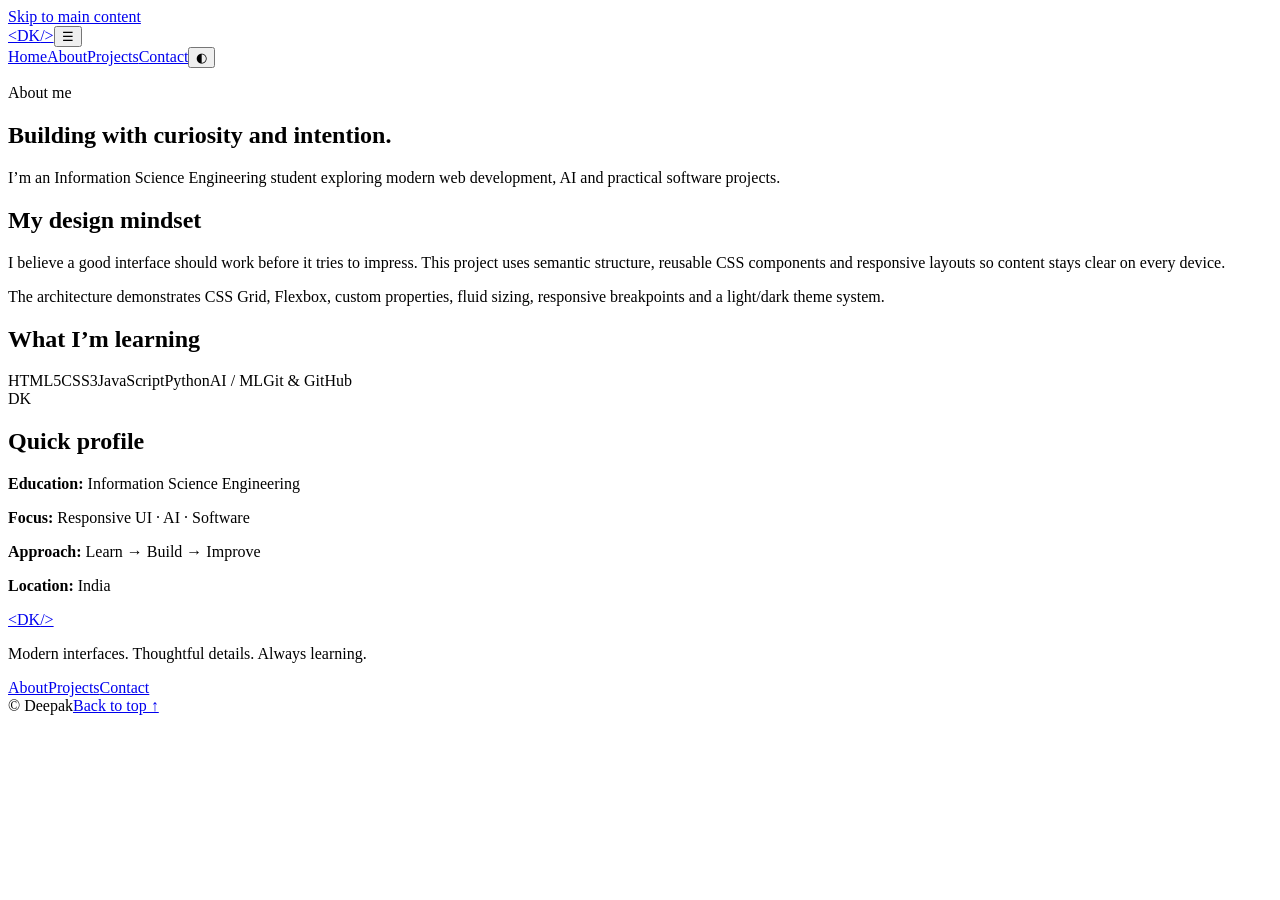
==== about.html @ dfbc1bf8 "Add files via upload" ====
<!doctype html><html lang="en"><head><meta charset="utf-8"><meta name="viewport" content="width=device-width,initial-scale=1"><meta name="description" content="About Deepak and responsive web development approach."><title>About | Deepak</title><link rel="stylesheet" href="assets/css/style.css"></head><body><a class="skip-link" href="#main">Skip to main content</a><header class="site-header"><div class="container nav"><a class="brand" href="index.html"><span>&lt;</span>DK<span>/&gt;</span></a><button class="menu" aria-expanded="false" aria-controls="primary">☰</button><nav id="primary" class="primary" aria-label="Primary navigation"><a href="index.html">Home</a><a href="about.html">About</a><a href="projects.html">Projects</a><a href="contact.html">Contact</a><button class="theme" type="button" aria-pressed="false">◐</button></nav></div></header><main id="main"><section class="page"><div class="container"><p class="eyebrow">About me</p><h1>Building with curiosity and intention.</h1><p>I’m an Information Science Engineering student exploring modern web development, AI and practical software projects.</p></div></section><section class="section"><div class="container two"><article><h2>My design mindset</h2><p>I believe a good interface should work before it tries to impress. This project uses semantic structure, reusable CSS components and responsive layouts so content stays clear on every device.</p><p>The architecture demonstrates CSS Grid, Flexbox, custom properties, fluid sizing, responsive breakpoints and a light/dark theme system.</p><h2>What I’m learning</h2><div class="chips"><span>HTML5</span><span>CSS3</span><span>JavaScript</span><span>Python</span><span>AI / ML</span><span>Git & GitHub</span></div></article><aside class="panel"><div class="profile">DK</div><h2>Quick profile</h2><p><strong>Education:</strong> Information Science Engineering</p><p><strong>Focus:</strong> Responsive UI · AI · Software</p><p><strong>Approach:</strong> Learn → Build → Improve</p><p><strong>Location:</strong> India</p></aside></div></section></main><footer class="footer"><div class="container footer-grid"><div><a class="brand" href="index.html"><span>&lt;</span>DK<span>/&gt;</span></a><p>Modern interfaces. Thoughtful details. Always learning.</p></div><nav aria-label="Footer navigation"><a href="about.html">About</a><a href="projects.html">Projects</a><a href="contact.html">Contact</a></nav></div><div class="container footer-bottom"><span>© <span id="year"></span> Deepak</span><a href="#main">Back to top ↑</a></div></footer><script src="assets/js/script.js" defer></script></body></html>
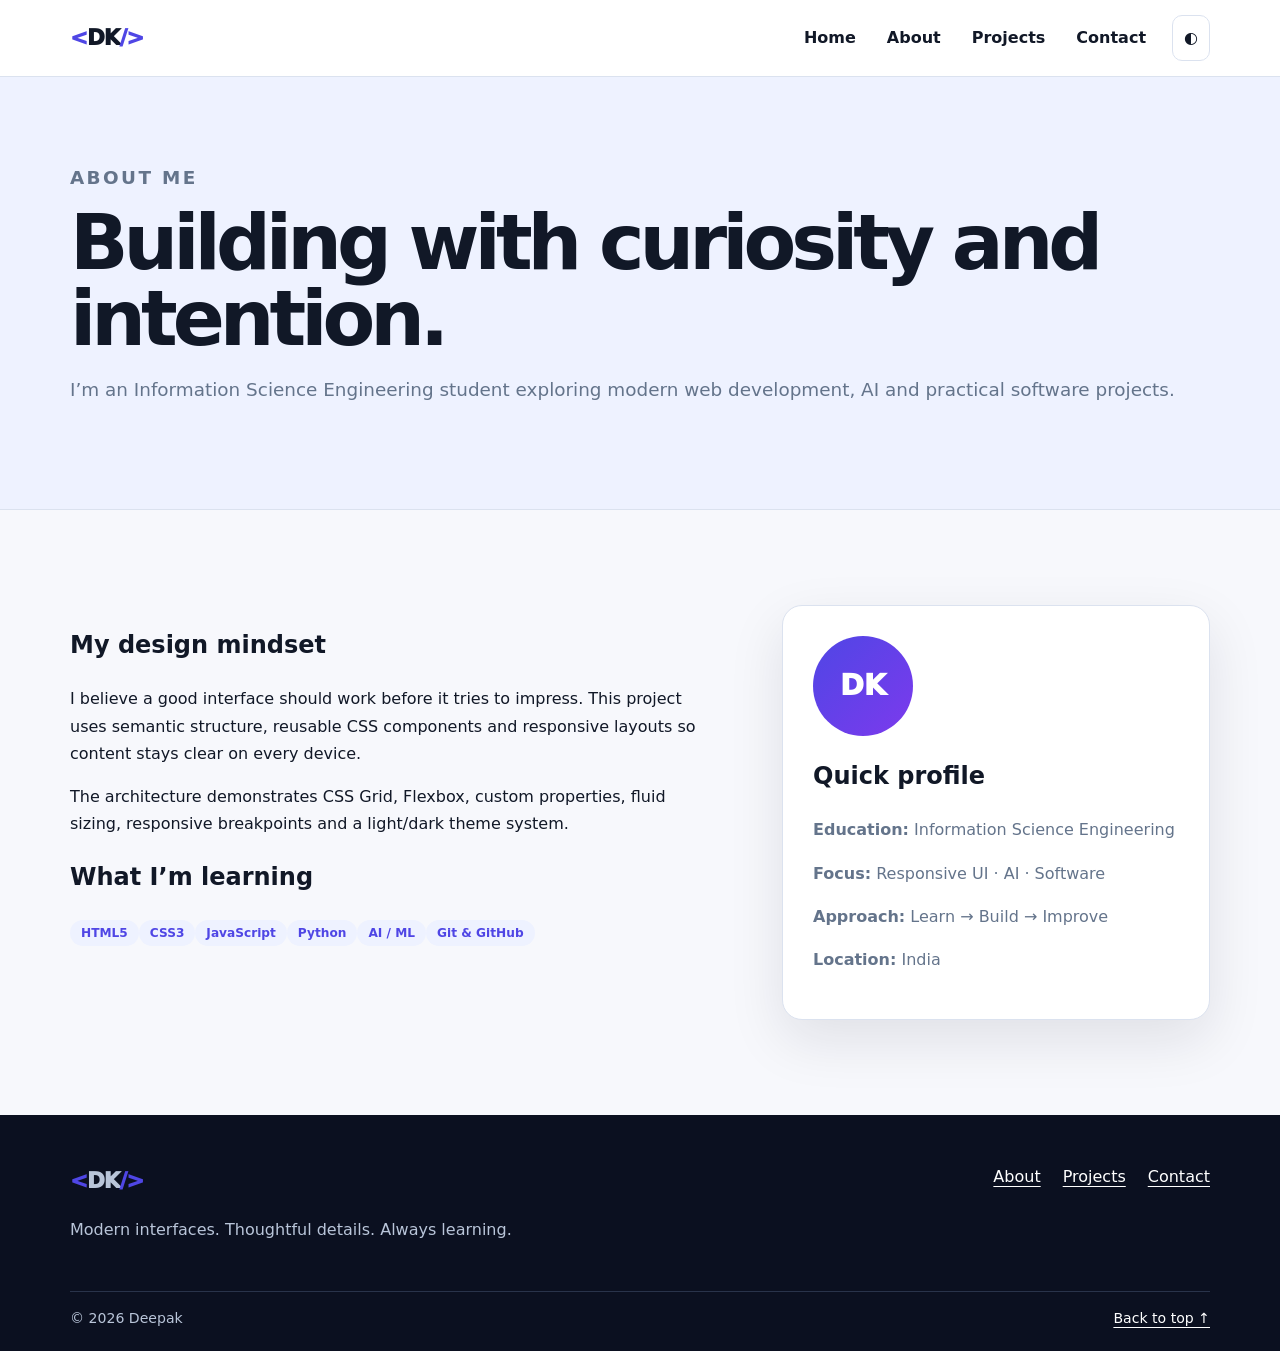
==== commit 33fc10cb: "Fix paths for CSS and JS files in about.html Updated stylesheet link and script source paths in abou" ====
--- a/about.html
+++ b/about.html
@@ -1 +1 @@
-<!doctype html><html lang="en"><head><meta charset="utf-8"><meta name="viewport" content="width=device-width,initial-scale=1"><meta name="description" content="About Deepak and responsive web development approach."><title>About | Deepak</title><link rel="stylesheet" href="assets/css/style.css"></head><body><a class="skip-link" href="#main">Skip to main content</a><header class="site-header"><div class="container nav"><a class="brand" href="index.html"><span>&lt;</span>DK<span>/&gt;</span></a><button class="menu" aria-expanded="false" aria-controls="primary">☰</button><nav id="primary" class="primary" aria-label="Primary navigation"><a href="index.html">Home</a><a href="about.html">About</a><a href="projects.html">Projects</a><a href="contact.html">Contact</a><button class="theme" type="button" aria-pressed="false">◐</button></nav></div></header><main id="main"><section class="page"><div class="container"><p class="eyebrow">About me</p><h1>Building with curiosity and intention.</h1><p>I’m an Information Science Engineering student exploring modern web development, AI and practical software projects.</p></div></section><section class="section"><div class="container two"><article><h2>My design mindset</h2><p>I believe a good interface should work before it tries to impress. This project uses semantic structure, reusable CSS components and responsive layouts so content stays clear on every device.</p><p>The architecture demonstrates CSS Grid, Flexbox, custom properties, fluid sizing, responsive breakpoints and a light/dark theme system.</p><h2>What I’m learning</h2><div class="chips"><span>HTML5</span><span>CSS3</span><span>JavaScript</span><span>Python</span><span>AI / ML</span><span>Git & GitHub</span></div></article><aside class="panel"><div class="profile">DK</div><h2>Quick profile</h2><p><strong>Education:</strong> Information Science Engineering</p><p><strong>Focus:</strong> Responsive UI · AI · Software</p><p><strong>Approach:</strong> Learn → Build → Improve</p><p><strong>Location:</strong> India</p></aside></div></section></main><footer class="footer"><div class="container footer-grid"><div><a class="brand" href="index.html"><span>&lt;</span>DK<span>/&gt;</span></a><p>Modern interfaces. Thoughtful details. Always learning.</p></div><nav aria-label="Footer navigation"><a href="about.html">About</a><a href="projects.html">Projects</a><a href="contact.html">Contact</a></nav></div><div class="container footer-bottom"><span>© <span id="year"></span> Deepak</span><a href="#main">Back to top ↑</a></div></footer><script src="assets/js/script.js" defer></script></body></html>+<!doctype html><html lang="en"><head><meta charset="utf-8"><meta name="viewport" content="width=device-width,initial-scale=1"><meta name="description" content="About Deepak and responsive web development approach."><title>About | Deepak</title><link rel="stylesheet" href="style.css"></head><body><a class="skip-link" href="#main">Skip to main content</a><header class="site-header"><div class="container nav"><a class="brand" href="index.html"><span>&lt;</span>DK<span>/&gt;</span></a><button class="menu" aria-expanded="false" aria-controls="primary">☰</button><nav id="primary" class="primary" aria-label="Primary navigation"><a href="index.html">Home</a><a href="about.html">About</a><a href="projects.html">Projects</a><a href="contact.html">Contact</a><button class="theme" type="button" aria-pressed="false">◐</button></nav></div></header><main id="main"><section class="page"><div class="container"><p class="eyebrow">About me</p><h1>Building with curiosity and intention.</h1><p>I’m an Information Science Engineering student exploring modern web development, AI and practical software projects.</p></div></section><section class="section"><div class="container two"><article><h2>My design mindset</h2><p>I believe a good interface should work before it tries to impress. This project uses semantic structure, reusable CSS components and responsive layouts so content stays clear on every device.</p><p>The architecture demonstrates CSS Grid, Flexbox, custom properties, fluid sizing, responsive breakpoints and a light/dark theme system.</p><h2>What I’m learning</h2><div class="chips"><span>HTML5</span><span>CSS3</span><span>JavaScript</span><span>Python</span><span>AI / ML</span><span>Git & GitHub</span></div></article><aside class="panel"><div class="profile">DK</div><h2>Quick profile</h2><p><strong>Education:</strong> Information Science Engineering</p><p><strong>Focus:</strong> Responsive UI · AI · Software</p><p><strong>Approach:</strong> Learn → Build → Improve</p><p><strong>Location:</strong> India</p></aside></div></section></main><footer class="footer"><div class="container footer-grid"><div><a class="brand" href="index.html"><span>&lt;</span>DK<span>/&gt;</span></a><p>Modern interfaces. Thoughtful details. Always learning.</p></div><nav aria-label="Footer navigation"><a href="about.html">About</a><a href="projects.html">Projects</a><a href="contact.html">Contact</a></nav></div><div class="container footer-bottom"><span>© <span id="year"></span> Deepak</span><a href="#main">Back to top ↑</a></div></footer><script src="script.js" defer></script></body></html>
--- a/style.css
+++ b/style.css
@@ -0,0 +1,2 @@
+*{box-sizing:border-box} :root{--bg:#f7f8fc;--surface:#fff;--surface2:#eef2ff;--text:#111827;--muted:#64748b;--line:#dbe2ef;--primary:#4f46e5;--secondary:#7c3aed;--dark:#0b1020;--focus:#f59e0b;--shadow:0 20px 55px rgba(15,23,42,.1)}[data-theme=dark]{--bg:#090d18;--surface:#111827;--surface2:#18213a;--text:#f8fafc;--muted:#a6b1c5;--line:#27324a;--dark:#050814;--shadow:0 20px 55px rgba(0,0,0,.3)}html{scroll-behavior:smooth}body{margin:0;background:var(--bg);color:var(--text);font:16px/1.7 Inter,system-ui,-apple-system,"Segoe UI",sans-serif}a{color:inherit;text-underline-offset:4px}a:focus-visible,button:focus-visible,input:focus-visible,textarea:focus-visible{outline:3px solid var(--focus);outline-offset:4px}.container{width:min(1140px,calc(100% - 40px));margin:auto}.skip-link{position:fixed;left:15px;top:-100px;background:#000;color:#fff;padding:10px 14px;border-radius:8px;z-index:1000}.skip-link:focus{top:15px}.site-header{position:sticky;top:0;z-index:100;background:color-mix(in srgb,var(--surface) 93%,transparent);backdrop-filter:blur(14px);border-bottom:1px solid var(--line)}.nav{min-height:76px;display:flex;align-items:center;justify-content:space-between}.brand{font-size:1.35rem;font-weight:950;text-decoration:none;letter-spacing:-.05em}.brand span{color:var(--primary)}.primary{display:flex;align-items:center;gap:5px}.primary a{padding:9px 13px;border-radius:10px;text-decoration:none;font-weight:750}.primary a:hover,.primary a[aria-current=page]{background:var(--surface2);color:var(--primary)}button{font:inherit}.theme,.menu{border:1px solid var(--line);background:var(--surface);color:var(--text);border-radius:10px;cursor:pointer}.theme{padding:8px 11px;margin-left:8px}.menu{display:none;padding:7px 11px;font-size:22px}.hero{padding:105px 0 95px;background:radial-gradient(circle at 82% 25%,color-mix(in srgb,var(--primary) 17%,transparent),transparent 34%),linear-gradient(180deg,var(--surface),var(--bg));overflow:hidden}.hero-grid{display:grid;grid-template-columns:1.08fr .92fr;gap:70px;align-items:center}.eyebrow{margin:0 0 12px;color:var(--primary);font-size:.76rem;font-weight:900;letter-spacing:.13em;text-transform:uppercase}.hero h1,.page h1{font-size:clamp(3rem,6.5vw,5.8rem);line-height:.98;letter-spacing:-.065em;margin:0}.hero h1 span{background:linear-gradient(90deg,var(--primary),var(--secondary));-webkit-background-clip:text;background-clip:text;color:transparent}.lead,.page p,.section-head p{color:var(--muted);font-size:1.15rem}.actions{display:flex;gap:12px;flex-wrap:wrap;margin:30px 0}.btn{min-height:49px;display:inline-flex;align-items:center;justify-content:center;gap:8px;padding:11px 19px;border-radius:11px;border:2px solid var(--primary);font-weight:850;text-decoration:none;cursor:pointer}.primary-btn{background:var(--primary);color:#fff}.secondary-btn{background:var(--surface);color:var(--text);border-color:var(--line)}.light-btn{background:#fff;color:#24215f;border-color:#fff}.pills{display:flex;flex-wrap:wrap;gap:9px}.pills span,.chips span{padding:6px 11px;border-radius:999px;background:var(--surface2);color:var(--primary);font-size:.76rem;font-weight:850}.visual{position:relative;min-height:440px}.glow{position:absolute;width:330px;height:330px;border-radius:50%;background:linear-gradient(135deg,var(--primary),var(--secondary));filter:blur(45px);opacity:.25;right:10%;top:10%}.browser{position:absolute;width:80%;height:290px;border:1px solid var(--line);border-radius:18px;background:var(--surface);box-shadow:var(--shadow);overflow:hidden}.back{right:0;top:45px;transform:rotate(4deg);opacity:.5}.front{left:0;top:105px;transform:rotate(-3deg);z-index:2}.bar{height:38px;border-bottom:1px solid var(--line);display:flex;gap:6px;align-items:center;padding:0 14px}.bar i{width:8px;height:8px;border-radius:50%;background:var(--line)}.mock{padding:25px}.avatar{width:45px;height:45px;border-radius:13px;display:grid;place-items:center;background:linear-gradient(135deg,var(--primary),var(--secondary));color:#fff;font-weight:900}.line{height:11px;width:58%;background:var(--line);border-radius:10px;margin-top:18px}.line.small{width:38%;margin-top:9px}.mockgrid{display:grid;grid-template-columns:repeat(2,1fr);gap:10px;margin-top:22px}.mockgrid span{height:55px;border-radius:10px;background:var(--surface2)}.float{position:absolute;z-index:4;padding:14px 17px;border:1px solid var(--line);background:var(--surface);box-shadow:var(--shadow);border-radius:14px;display:grid}.float strong{font-size:1.3rem}.float small{color:var(--muted)}.f1{right:0;top:10px}.f2{left:5%;bottom:18px}.metrics{background:var(--dark);color:#fff}.metrics-grid{display:grid;grid-template-columns:repeat(4,1fr)}.metrics-grid div{padding:28px 18px;border-right:1px solid #26304a;display:grid}.metrics-grid div:last-child{border:0}.metrics-grid strong{font-size:1.4rem}.metrics-grid small{color:#aab5cb}.section{padding:95px 0}.section-head{max-width:720px;margin-bottom:42px}.section-head h2,.showcase h2,.cta h2{font-size:clamp(2.1rem,4vw,3.5rem);line-height:1.05;letter-spacing:-.05em;margin:0 0 15px}.features{display:grid;grid-template-columns:1.15fr .85fr;gap:18px}.card{padding:30px;border:1px solid var(--line);background:var(--surface);border-radius:20px;box-shadow:var(--shadow)}.big{grid-row:span 2}.wide{grid-column:1/-1;display:flex;align-items:center;justify-content:space-between;gap:35px}.icon{width:50px;height:50px;display:grid;place-items:center;border-radius:14px;background:var(--surface2);color:var(--primary);font-weight:950;font-size:1.3rem;margin-bottom:20px}.card h3{font-size:1.35rem;margin:0 0 8px}.card p{color:var(--muted)}.code{background:var(--dark);color:#dbe5ff;border-radius:13px;padding:18px;font:13px/1.8 ui-monospace,monospace;margin-top:25px}.bars{width:40%;display:grid;gap:8px}.bars span{height:13px;border-radius:99px;background:linear-gradient(90deg,var(--primary),var(--secondary))}.bars span:nth-child(2){width:75%}.bars span:nth-child(3){width:50%}.showcase{padding:95px 0;background:var(--surface)}.show-grid{display:grid;grid-template-columns:.8fr 1.2fr;gap:70px;align-items:center}.preview{padding:20px;border-radius:20px;background:var(--dark);box-shadow:var(--shadow);transform:rotate(1.5deg)}.preview-top{display:flex;justify-content:space-between;color:#9eacc5;font-size:.72rem;padding-bottom:15px}.preview-body{display:grid;grid-template-columns:25% 1fr;gap:15px;background:#121a2d;padding:15px;border-radius:12px;min-height:280px}.sidebar{background:linear-gradient(180deg,#26304b,#1a2339);border-radius:9px}.preview-main{display:grid;grid-template-columns:repeat(2,1fr);gap:12px}.preview-main div{border-radius:10px;background:#293653}.preview-main div:first-child{grid-column:1/-1;height:80px;background:linear-gradient(135deg,#4f46e5,#7c3aed)}.cta{padding:0 0 95px;background:var(--surface)}.cta-box{padding:45px 50px;border-radius:24px;background:linear-gradient(120deg,#312e81,#4f46e5 55%,#7c3aed);color:#fff;display:flex;align-items:center;justify-content:space-between;gap:25px}.cta .eyebrow{color:#c7d2fe}.cta h2{margin:0}.page{padding:85px 0;background:var(--surface2);border-bottom:1px solid var(--line)}.page h1{font-size:clamp(2.8rem,6vw,4.8rem)}.two{display:grid;grid-template-columns:1.2fr .8fr;gap:70px}.panel{background:var(--surface);border:1px solid var(--line);border-radius:20px;padding:30px;box-shadow:var(--shadow)}.panel p{color:var(--muted)}.profile{width:100px;height:100px;border-radius:50%;display:grid;place-items:center;background:linear-gradient(135deg,var(--primary),var(--secondary));color:#fff;font-weight:950;font-size:1.8rem}.cases{display:grid;gap:22px}.case{display:grid;grid-template-columns:.8fr 1.2fr;gap:35px;align-items:center;padding:22px}.art{min-height:300px;border-radius:15px;display:flex;align-items:end;justify-content:end;padding:25px;color:#ffffff80;font-size:5rem;font-weight:950}.a1{background:linear-gradient(135deg,#111827,#4f46e5,#a5b4fc)}.a2{background:linear-gradient(135deg,#172554,#0ea5e9,#67e8f9)}.a3{background:linear-gradient(135deg,#312e81,#7c3aed,#d8b4fe)}.case h2{font-size:2.2rem;line-height:1.1}.form{display:grid;gap:9px;max-width:650px}.form label{font-weight:850;margin-top:8px}.form input,.form textarea{width:100%;border:2px solid var(--line);background:var(--surface);color:var(--text);border-radius:11px;padding:12px 13px}.form .btn{margin-top:12px}.status{min-height:28px;color:var(--primary);font-weight:750}.footer{background:var(--dark);color:#b9c5d9;padding:48px 0 20px}.footer-grid{display:flex;justify-content:space-between;gap:30px}.footer-grid nav{display:flex;gap:22px}.footer-grid nav a{color:#fff}.footer-bottom{border-top:1px solid #29334a;margin-top:32px;padding-top:15px;display:flex;justify-content:space-between;font-size:.88rem}.footer-bottom a{color:#fff}
+@media(max-width:900px){.hero-grid,.show-grid,.two{grid-template-columns:1fr}.features{grid-template-columns:1fr}.big{grid-row:auto}.wide{grid-column:auto}.case{grid-template-columns:1fr}.metrics-grid{grid-template-columns:repeat(2,1fr)}.metrics-grid div:nth-child(2){border-right:0}.metrics-grid div:nth-child(-n+2){border-bottom:1px solid #26304a}.menu{display:block}.primary{display:none}.primary.open{position:absolute;top:76px;left:0;right:0;background:var(--surface);padding:14px 20px;display:flex;flex-direction:column;align-items:stretch;border-bottom:1px solid var(--line)}.theme{margin:5px 0}.wide{display:block}.bars{width:100%;margin-top:25px}}@media(max-width:600px){.container{width:min(100% - 28px,1140px)}.hero{padding:70px 0}.visual{min-height:340px}.browser{height:230px;width:90%}.front{top:85px}.back{top:25px}.f2{bottom:0}.section,.showcase{padding:68px 0}.cta-box{padding:32px;flex-direction:column;align-items:flex-start}.footer-grid,.footer-bottom{flex-direction:column}.page{padding:65px 0}.art{min-height:210px}.case h2{font-size:1.8rem}}@media(prefers-reduced-motion:reduce){html{scroll-behavior:auto}*{transition:none!important;animation:none!important}}
